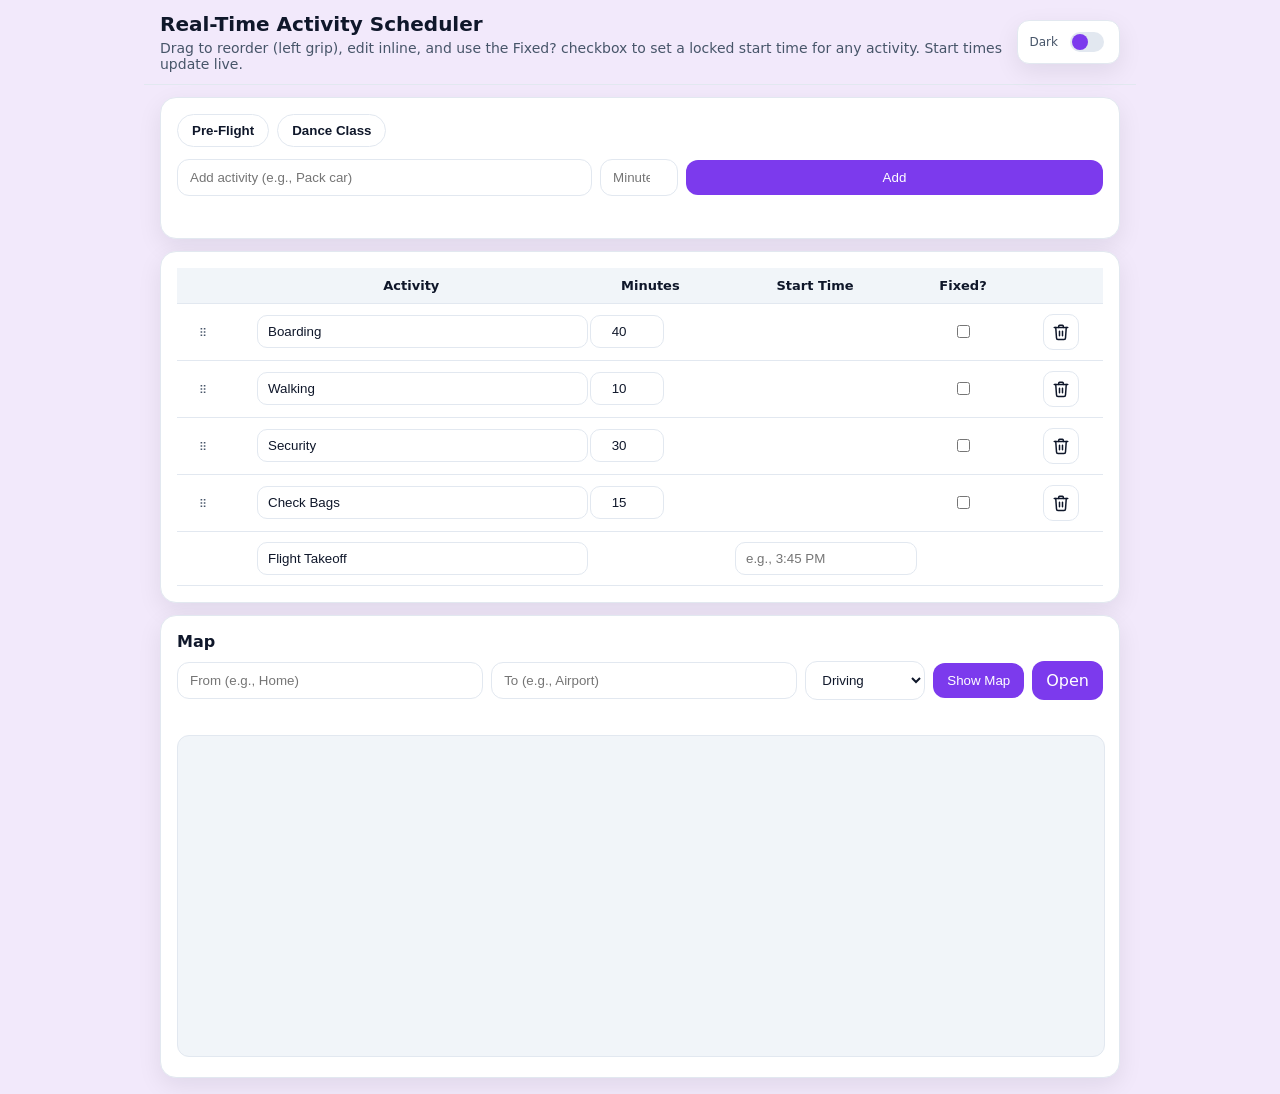
==== index.html @ 3db26d31 "Add files via upload" ====
<!DOCTYPE html>
<html lang="en">
<head>
<meta charset="UTF-8" />
<meta name="viewport" content="width=device-width, initial-scale=1" />
<title>Real-Time Activity Scheduler</title>
<link rel="stylesheet" href="scheduler.css" />
</head>
<body>
<div class="app">
  <div class="header">
    <div>
      <h1>Real-Time Activity Scheduler</h1>
      <div class="sub">Drag to reorder (left grip), edit inline, and use the Fixed? checkbox to set a locked start time for any activity. Start times update live.</div>
    </div>
    <label class="toggle" title="Toggle dark mode">
      <span class="muted">Dark</span>
      <input id="modeToggle" type="checkbox" aria-label="Dark mode toggle" />
    </label>
  </div>

  <div class="card">
    <div class="preset-row">
      <button class="preset-btn" id="presetPreflightBtn" type="button">Pre-Flight</button>
      <button class="preset-btn" id="presetDanceBtn" type="button">Dance Class</button>
    </div>
    <div class="toolbar">
      <input type="text" id="customName" placeholder="Add activity (e.g., Pack car)" class="grow" />
      <input type="number" id="customMinutes" placeholder="Minutes" min="1" />
      <button class="btn grow" id="addBtn">Add</button>
    </div>
    <div id="formError" class="validation" role="alert" aria-live="polite"></div>
  </div>

  <div class="card table-wrap">
    <table>
      <thead>
        <tr>
          <th style="width:44px"></th>
          <th class="col-activity">Activity</th>
          <th class="col-minutes">Minutes</th>
          <th style="width:160px">Start Time</th>
          <th style="width:88px">Fixed?</th>
          <th style="width:60px"></th>
        </tr>
      </thead>
      <tbody id="tbody"></tbody>
    </table>
  </div>

  <div class="card map-card">
    <h2 class="section-title">Map</h2>
    <div class="map-toolbar">
      <input type="text" id="mapFrom" placeholder="From (e.g., Home)" />
      <input type="text" id="mapTo" placeholder="To (e.g., Airport)" />
      <select id="mapMode" aria-label="Travel mode">
        <option value="driving">Driving</option>
        <option value="walking">Walking</option>
        <option value="transit">Transit</option>
      </select>
      <button class="btn" id="mapUpdateBtn" type="button">Show Map</button>
      <a class="btn map-link" id="mapOpenLink" href="#" target="_blank" rel="noopener noreferrer">Open</a>
    </div>
    <div id="mapError" class="validation" role="alert" aria-live="polite"></div>
    <iframe id="mapFrame" class="map-frame" loading="lazy" referrerpolicy="no-referrer-when-downgrade" title="Google map preview"></iframe>
  </div>
</div>
<script src="scheduler.js"></script>
</body>
</html>
---- scheduler.css ----
:root{
  --bg:#f2e9fb;
  --ink:#0f172a;
  --muted:#475569;
  --line:#e2e8f0;
  --brand:#7c3aed;
  --card:#ffffff;
  --thead:#f1f5f9;
  --shadow:0 8px 24px rgba(2,6,23,.08);
  --danger:#b91c1c;
}
body.dark{
  --bg:#3F384C;
  --ink:#e6e6f0;
  --muted:#cbb7e2;
  --line:rgba(255,255,255,.16);
  --brand:#a78bfa;
  --card:#1c1b22;
  --thead:#242332;
  --shadow:0 10px 28px rgba(0,0,0,.35);
  --danger:#fca5a5;
}
html,body{height:100%}
body{margin:0;background:var(--bg);color:var(--ink);font-family:Futura, "Trebuchet MS", system-ui, -apple-system, "Segoe UI", Arial, sans-serif;transition:background .2s ease,color .2s ease}
.app{max-width:960px;margin:0 auto;padding:16px}
.header{position:sticky;top:0;background:var(--bg);padding:12px 16px;margin:-16px -16px 12px;border-bottom:1px solid var(--line);z-index:10;display:flex;gap:12px;align-items:center;justify-content:space-between}
h1{font-size:20px;margin:0}
.sub{color:var(--muted);font-size:14px;margin-top:4px}
.toggle{display:inline-flex;gap:8px;align-items:center;border:1px solid var(--line);background:var(--card);color:var(--ink);border-radius:12px;padding:8px 12px;cursor:pointer;box-shadow:var(--shadow)}
.toggle input{appearance:none;width:34px;height:20px;border-radius:999px;background:var(--line);position:relative;outline:none}
.toggle input::after{content:"";position:absolute;top:2px;left:2px;width:16px;height:16px;border-radius:50%;background:var(--brand);transition:transform .18s ease}
.toggle input:checked::after{transform:translateX(14px)}
.card{background:var(--card);border:1px solid var(--line);border-radius:16px;box-shadow:var(--shadow);padding:16px}
.preset-row{display:flex;gap:8px;flex-wrap:wrap;margin-bottom:12px}
.preset-btn{border:1px solid var(--line);background:transparent;color:var(--ink);border-radius:999px;padding:8px 14px;cursor:pointer;font-weight:600}
.preset-btn:hover{background:rgba(124,58,237,.08)}
.toolbar{display:flex;gap:8px;align-items:center;width:100%}
.grow{flex:1}
.toolbar input[type="text"], .toolbar input[type="number"], .toolbar input[type="time"]{border:1px solid var(--line);border-radius:12px;padding:10px 12px;background:transparent;color:var(--ink)}
.toolbar input[type="number"]{max-width:7ch;text-align:center}
.btn{border:0;background:var(--brand);color:#fff;border-radius:12px;padding:10px 14px;cursor:pointer}
.btn:active{transform:translateY(1px)}
.section-title{margin:0 0 10px;font-size:16px}
.map-card{margin-top:12px}
.map-toolbar{display:flex;gap:8px;align-items:center;flex-wrap:wrap}
.map-toolbar input,.map-toolbar select{border:1px solid var(--line);border-radius:12px;padding:10px 12px;background:transparent;color:var(--ink)}
.map-toolbar input{min-width:200px;flex:1}
.map-toolbar select{min-width:120px}
.map-link{display:inline-flex;align-items:center;text-decoration:none}
.map-frame{width:100%;height:320px;border:1px solid var(--line);border-radius:12px;margin-top:10px;background:var(--thead)}
.table-wrap{overflow-x:auto; overflow-y:visible; border-radius:16px;border:1px solid var(--line);background:var(--card);margin-top:12px}
table{border-collapse:separate;border-spacing:0;width:100%;min-width:680px}
thead th{position:sticky;top:0;background:var(--thead);font-weight:600;font-size:13px;color:var(--ink);border-bottom:1px solid var(--line);}
th,td{padding:10px 12px;border-bottom:1px solid var(--line);}
td input[type="text"], td input[type="number"], td input[type="time"]{width:100%;border:1px solid var(--line);border-radius:10px;padding:8px 10px;background:transparent;color:var(--ink)}
.col-activity{min-width:200px}
.col-minutes input[type="number"]{max-width:7ch;text-align:center}
.start{white-space:nowrap;text-align:center}
.handle{cursor:grab;user-select:none;display:inline-flex;align-items:center;justify-content:center;width:28px;height:28px;border-radius:6px;color:var(--muted)}
.handle svg{width:16px;height:16px;display:block}
tr.dragging{opacity:.6}
.icon-btn{display:inline-flex;align-items:center;justify-content:center;width:36px;height:36px;border-radius:10px;border:1px solid var(--line);background:transparent;color:var(--ink);cursor:pointer}
.icon-btn:hover{background:rgba(124,58,237,.08)}
.trash svg{width:18px;height:18px}
.muted{color:var(--muted);font-size:12px}
.validation{min-height:1.2em;color:var(--danger);font-size:13px;margin-top:10px}
.input-error{border-color:var(--danger) !important;box-shadow:0 0 0 1px color-mix(in srgb, var(--danger) 45%, transparent)}
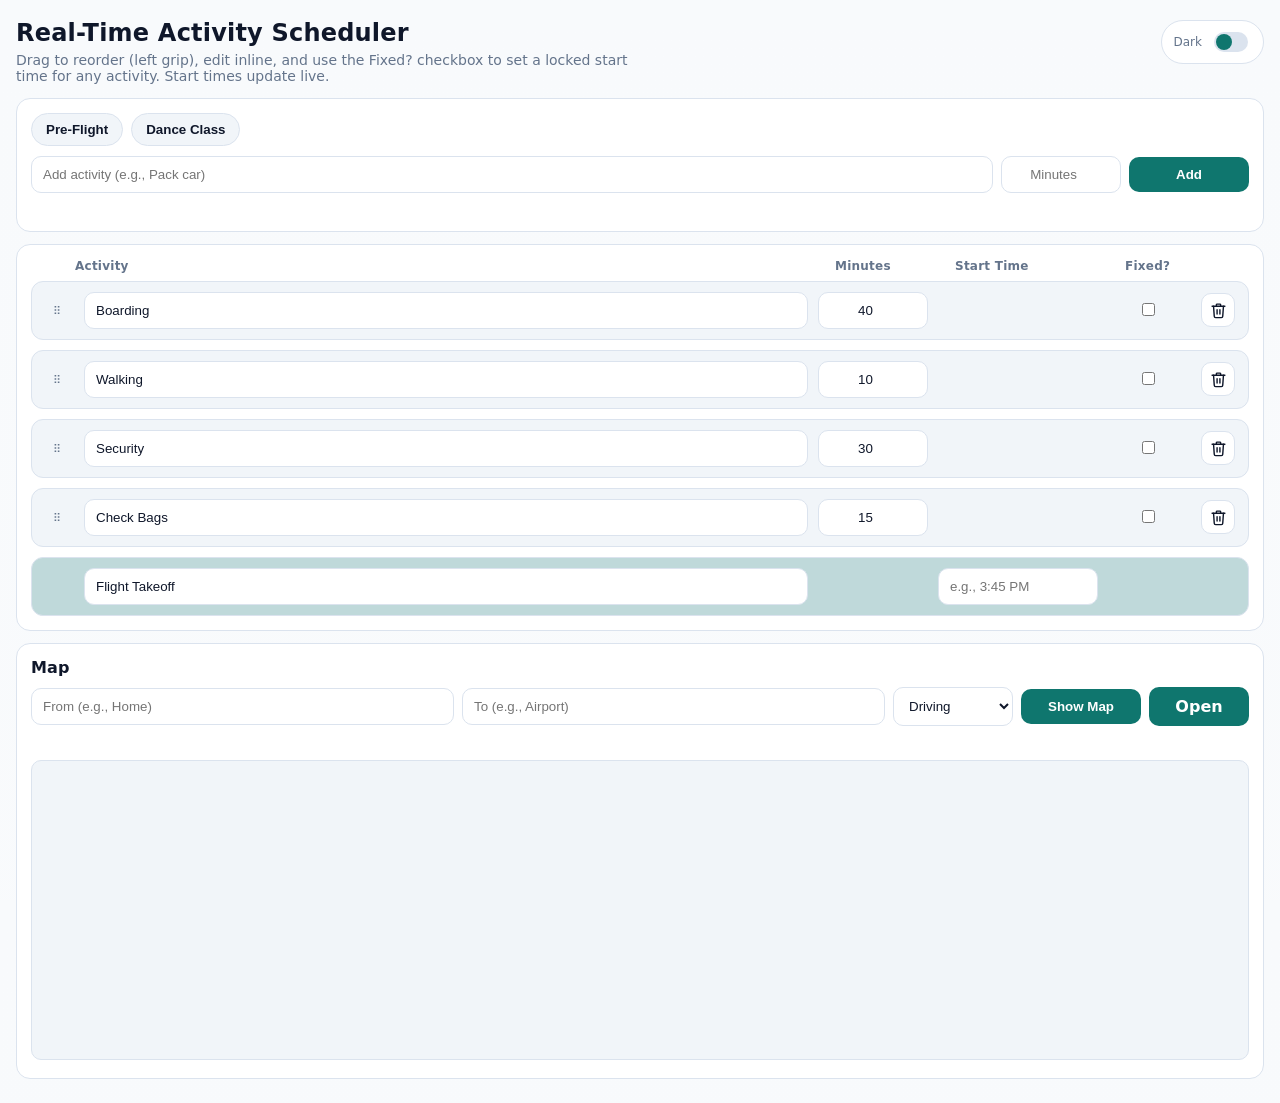
==== commit 897aa8a0: "Add files via upload" ====
--- a/index.html
+++ b/index.html
@@ -19,7 +19,7 @@
     </label>
   </div>
 
-  <div class="card">
+  <div class="card controls-card">
     <div class="preset-row">
       <button class="preset-btn" id="presetPreflightBtn" type="button">Pre-Flight</button>
       <button class="preset-btn" id="presetDanceBtn" type="button">Dance Class</button>
@@ -33,19 +33,13 @@
   </div>
 
   <div class="card table-wrap">
-    <table>
-      <thead>
-        <tr>
-          <th style="width:44px"></th>
-          <th class="col-activity">Activity</th>
-          <th class="col-minutes">Minutes</th>
-          <th style="width:160px">Start Time</th>
-          <th style="width:88px">Fixed?</th>
-          <th style="width:60px"></th>
-        </tr>
-      </thead>
-      <tbody id="tbody"></tbody>
-    </table>
+    <div class="list-head">
+      <span>Activity</span>
+      <span>Minutes</span>
+      <span>Start Time</span>
+      <span>Fixed?</span>
+    </div>
+    <div id="tbody" class="schedule-list"></div>
   </div>
 
   <div class="card map-card">
--- a/scheduler.css
+++ b/scheduler.css
@@ -1,67 +1,168 @@
 :root{
-  --bg:#f2e9fb;
+  --bg:#f8fafc;
+  --surface:#ffffff;
+  --surface-soft:#f1f5f9;
   --ink:#0f172a;
-  --muted:#475569;
-  --line:#e2e8f0;
-  --brand:#7c3aed;
-  --card:#ffffff;
-  --thead:#f1f5f9;
-  --shadow:0 8px 24px rgba(2,6,23,.08);
+  --muted:#64748b;
+  --line:#dbe3ee;
+  --brand:#0f766e;
+  --brand-strong:#115e59;
   --danger:#b91c1c;
+  --radius:14px;
 }
+
 body.dark{
-  --bg:#3F384C;
-  --ink:#e6e6f0;
-  --muted:#cbb7e2;
-  --line:rgba(255,255,255,.16);
-  --brand:#a78bfa;
-  --card:#1c1b22;
-  --thead:#242332;
-  --shadow:0 10px 28px rgba(0,0,0,.35);
+  --bg:#111827;
+  --surface:#182236;
+  --surface-soft:#202b41;
+  --ink:#e5e7eb;
+  --muted:#9ca3af;
+  --line:#2f3a51;
+  --brand:#14b8a6;
+  --brand-strong:#0d9488;
   --danger:#fca5a5;
 }
+
+*{box-sizing:border-box}
 html,body{height:100%}
-body{margin:0;background:var(--bg);color:var(--ink);font-family:Futura, "Trebuchet MS", system-ui, -apple-system, "Segoe UI", Arial, sans-serif;transition:background .2s ease,color .2s ease}
-.app{max-width:960px;margin:0 auto;padding:16px}
-.header{position:sticky;top:0;background:var(--bg);padding:12px 16px;margin:-16px -16px 12px;border-bottom:1px solid var(--line);z-index:10;display:flex;gap:12px;align-items:center;justify-content:space-between}
-h1{font-size:20px;margin:0}
-.sub{color:var(--muted);font-size:14px;margin-top:4px}
-.toggle{display:inline-flex;gap:8px;align-items:center;border:1px solid var(--line);background:var(--card);color:var(--ink);border-radius:12px;padding:8px 12px;cursor:pointer;box-shadow:var(--shadow)}
+body{
+  margin:0;
+  background:linear-gradient(180deg,var(--bg),color-mix(in srgb,var(--bg) 90%, #ffffff 10%));
+  color:var(--ink);
+  font-family:"Avenir Next","Segoe UI",system-ui,-apple-system,sans-serif;
+}
+
+.app{max-width:none;margin:0;padding:20px 16px 24px}
+.header{display:flex;align-items:flex-start;justify-content:space-between;gap:14px;margin-bottom:14px}
+h1{font-size:24px;line-height:1.1;margin:0;letter-spacing:.2px}
+.sub{color:var(--muted);font-size:14px;max-width:72ch;margin-top:6px}
+
+.toggle{display:inline-flex;gap:8px;align-items:center;border:1px solid var(--line);background:var(--surface);color:var(--ink);border-radius:999px;padding:8px 12px;cursor:pointer}
 .toggle input{appearance:none;width:34px;height:20px;border-radius:999px;background:var(--line);position:relative;outline:none}
 .toggle input::after{content:"";position:absolute;top:2px;left:2px;width:16px;height:16px;border-radius:50%;background:var(--brand);transition:transform .18s ease}
 .toggle input:checked::after{transform:translateX(14px)}
-.card{background:var(--card);border:1px solid var(--line);border-radius:16px;box-shadow:var(--shadow);padding:16px}
-.preset-row{display:flex;gap:8px;flex-wrap:wrap;margin-bottom:12px}
-.preset-btn{border:1px solid var(--line);background:transparent;color:var(--ink);border-radius:999px;padding:8px 14px;cursor:pointer;font-weight:600}
-.preset-btn:hover{background:rgba(124,58,237,.08)}
-.toolbar{display:flex;gap:8px;align-items:center;width:100%}
-.grow{flex:1}
-.toolbar input[type="text"], .toolbar input[type="number"], .toolbar input[type="time"]{border:1px solid var(--line);border-radius:12px;padding:10px 12px;background:transparent;color:var(--ink)}
-.toolbar input[type="number"]{max-width:7ch;text-align:center}
-.btn{border:0;background:var(--brand);color:#fff;border-radius:12px;padding:10px 14px;cursor:pointer}
-.btn:active{transform:translateY(1px)}
-.section-title{margin:0 0 10px;font-size:16px}
+
+.card{background:var(--surface);border:1px solid var(--line);border-radius:var(--radius);padding:14px}
+.controls-card{margin-bottom:12px}
+.preset-row{display:flex;gap:8px;flex-wrap:wrap;margin-bottom:10px}
+.preset-btn{border:1px solid var(--line);background:var(--surface-soft);color:var(--ink);border-radius:999px;padding:8px 14px;cursor:pointer;font-weight:600}
+.preset-btn:hover{background:color-mix(in srgb,var(--surface-soft) 75%, var(--brand) 25%)}
+
+.toolbar{display:grid;grid-template-columns:minmax(0,1fr) 120px 120px;gap:8px;align-items:center;width:100%}
+.toolbar input[type="text"],
+.toolbar input[type="number"],
+.toolbar input[type="time"],
+.map-toolbar input,
+.map-toolbar select,
+.activity-card input[type="text"],
+.activity-card input[type="number"],
+.activity-card input[type="time"]{
+  width:100%;
+  max-width:100%;
+  min-width:0;
+  border:1px solid var(--line);
+  border-radius:10px;
+  padding:10px 11px;
+  background:var(--surface);
+  color:var(--ink);
+}
+.toolbar input[type="number"], .activity-card .col-minutes input[type="number"]{text-align:center}
+
+.btn{border:0;background:var(--brand);color:#fff;border-radius:10px;padding:10px 14px;cursor:pointer;font-weight:700}
+.btn:hover{background:var(--brand-strong)}
+.map-link{display:inline-flex;align-items:center;justify-content:center;text-decoration:none}
+
+.table-wrap{margin-top:10px}
+.list-head{
+  display:grid;
+  grid-template-columns:minmax(280px,1fr) 110px 160px 80px;
+  gap:10px;
+  padding:0 44px 8px 44px;
+  color:var(--muted);
+  font-size:12px;
+  font-weight:700;
+  letter-spacing:.02em;
+}
+.schedule-list{display:flex;flex-direction:column;gap:10px}
+.activity-card{
+  display:grid;
+  grid-template-columns:32px minmax(280px,1fr) 110px 160px 80px 40px;
+  gap:10px;
+  align-items:center;
+  background:var(--surface-soft);
+  border:1px solid var(--line);
+  border-radius:12px;
+  padding:10px;
+}
+.activity-card.end-row{
+  background:color-mix(in srgb,var(--surface-soft) 78%, var(--brand) 22%);
+}
+.start{white-space:nowrap;text-align:center;color:var(--muted);font-weight:600}
+
+.handle{cursor:grab;user-select:none;display:inline-flex;align-items:center;justify-content:center;width:30px;height:30px;border-radius:8px;color:var(--muted)}
+.handle svg{width:16px;height:16px;display:block}
+ .activity-card.dragging{opacity:.55}
+.icon-btn{display:inline-flex;align-items:center;justify-content:center;width:34px;height:34px;border-radius:10px;border:1px solid var(--line);background:var(--surface);color:var(--ink);cursor:pointer}
+.icon-btn:hover{background:var(--surface-soft)}
+.trash svg{width:17px;height:17px}
+
+.section-title{margin:0 0 10px;font-size:16px;letter-spacing:.2px}
 .map-card{margin-top:12px}
-.map-toolbar{display:flex;gap:8px;align-items:center;flex-wrap:wrap}
-.map-toolbar input,.map-toolbar select{border:1px solid var(--line);border-radius:12px;padding:10px 12px;background:transparent;color:var(--ink)}
-.map-toolbar input{min-width:200px;flex:1}
-.map-toolbar select{min-width:120px}
-.map-link{display:inline-flex;align-items:center;text-decoration:none}
-.map-frame{width:100%;height:320px;border:1px solid var(--line);border-radius:12px;margin-top:10px;background:var(--thead)}
-.table-wrap{overflow-x:auto; overflow-y:visible; border-radius:16px;border:1px solid var(--line);background:var(--card);margin-top:12px}
-table{border-collapse:separate;border-spacing:0;width:100%;min-width:680px}
-thead th{position:sticky;top:0;background:var(--thead);font-weight:600;font-size:13px;color:var(--ink);border-bottom:1px solid var(--line);}
-th,td{padding:10px 12px;border-bottom:1px solid var(--line);}
-td input[type="text"], td input[type="number"], td input[type="time"]{width:100%;border:1px solid var(--line);border-radius:10px;padding:8px 10px;background:transparent;color:var(--ink)}
-.col-activity{min-width:200px}
-.col-minutes input[type="number"]{max-width:7ch;text-align:center}
-.start{white-space:nowrap;text-align:center}
-.handle{cursor:grab;user-select:none;display:inline-flex;align-items:center;justify-content:center;width:28px;height:28px;border-radius:6px;color:var(--muted)}
-.handle svg{width:16px;height:16px;display:block}
-tr.dragging{opacity:.6}
-.icon-btn{display:inline-flex;align-items:center;justify-content:center;width:36px;height:36px;border-radius:10px;border:1px solid var(--line);background:transparent;color:var(--ink);cursor:pointer}
-.icon-btn:hover{background:rgba(124,58,237,.08)}
-.trash svg{width:18px;height:18px}
+.map-toolbar{display:grid;grid-template-columns:minmax(0,1fr) minmax(0,1fr) 120px 120px 100px;gap:8px;align-items:center}
+.map-frame{width:100%;height:300px;border:1px solid var(--line);border-radius:10px;margin-top:10px;background:var(--surface-soft)}
+
 .muted{color:var(--muted);font-size:12px}
-.validation{min-height:1.2em;color:var(--danger);font-size:13px;margin-top:10px}
-.input-error{border-color:var(--danger) !important;box-shadow:0 0 0 1px color-mix(in srgb, var(--danger) 45%, transparent)}
+.validation{min-height:1.2em;color:var(--danger);font-size:13px;margin-top:8px}
+.input-error{border-color:var(--danger)!important;box-shadow:0 0 0 1px color-mix(in srgb,var(--danger) 42%, transparent)}
+
+@media (max-width: 860px){
+  .app{padding:14px 12px 18px}
+  .header{display:block}
+  .toggle{margin-top:10px}
+  .toolbar{grid-template-columns:minmax(0,1fr) 104px 104px}
+  .map-toolbar{grid-template-columns:minmax(0,1fr) minmax(0,1fr) 120px}
+  #mapUpdateBtn,#mapOpenLink{width:100%}
+  .list-head{display:none}
+  .activity-card{
+    grid-template-columns:32px minmax(0,1fr) 94px 130px 72px 36px;
+    gap:8px;
+  }
+}
+
+@media (max-width: 700px){
+  .app{padding:12px 10px 16px}
+  h1{font-size:21px}
+  .sub{font-size:13px}
+
+  .card{padding:10px;border-radius:12px}
+  .preset-row{display:grid;grid-template-columns:1fr 1fr;gap:8px}
+  .preset-btn,.btn,.map-link{min-height:44px}
+
+  .toolbar{grid-template-columns:minmax(0,1fr) 96px}
+  #customName{grid-column:1 / -1}
+  #addBtn{grid-column:1 / -1}
+
+  .table-wrap{border:0;padding:0;background:transparent}
+  .activity-card{
+    grid-template-columns:32px 1fr 1fr;
+    grid-template-areas:
+      \"handle fixed delete\"
+      \"activity activity activity\"
+      \"minutes start start\";
+    gap:8px;
+  }
+  .activity-card > :nth-child(1){grid-area:handle}
+  .activity-card > :nth-child(2){grid-area:activity}
+  .activity-card > :nth-child(3){grid-area:minutes}
+  .activity-card > :nth-child(4){grid-area:start}
+  .activity-card > :nth-child(5){grid-area:fixed;justify-self:end}
+  .activity-card > :nth-child(6){grid-area:delete;justify-self:end}
+  .start{text-align:left}
+
+  .map-toolbar{grid-template-columns:1fr 1fr;gap:8px}
+  #mapFrom,#mapTo{grid-column:1 / -1}
+  #mapMode{grid-column:1 / span 1}
+  #mapUpdateBtn{grid-column:2 / span 1}
+  #mapOpenLink{grid-column:1 / -1}
+  .map-frame{height:220px}
+}
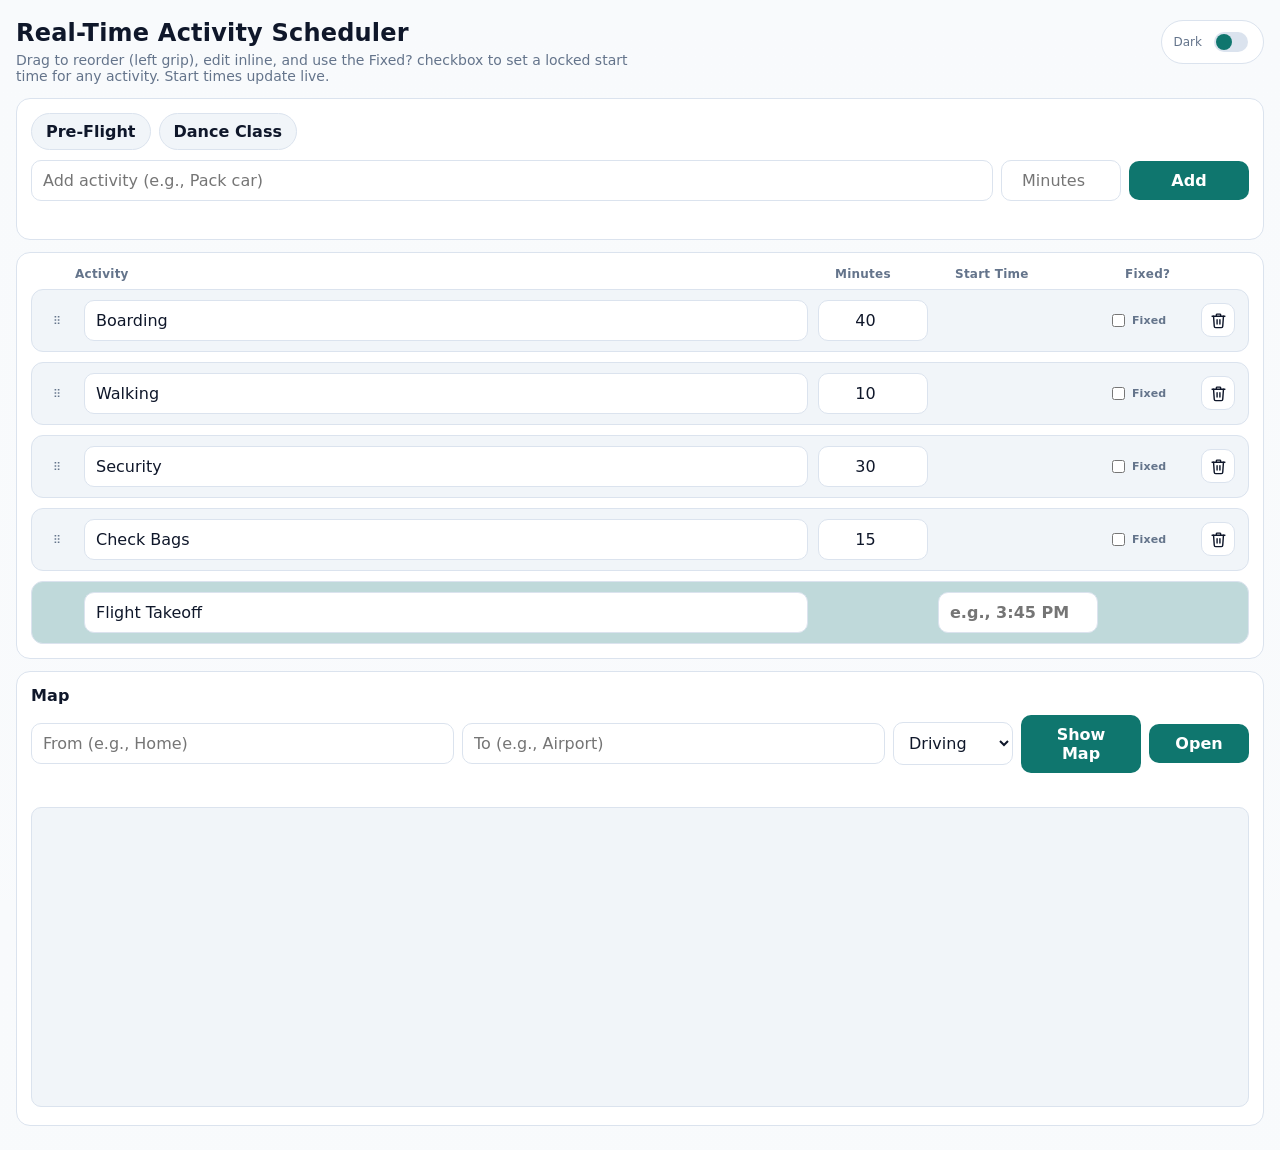
==== commit 7e068b06: "Add files via upload" ====
--- a/index.html
+++ b/index.html
@@ -4,6 +4,8 @@
 <meta charset="UTF-8" />
 <meta name="viewport" content="width=device-width, initial-scale=1" />
 <title>Real-Time Activity Scheduler</title>
+<link rel="icon" type="image/png" sizes="32x32" href="favicon.png" />
+<link rel="apple-touch-icon" href="apple-touch-icon.png" />
 <link rel="stylesheet" href="scheduler.css" />
 </head>
 <body>
--- a/scheduler.css
+++ b/scheduler.css
@@ -31,6 +31,7 @@
   color:var(--ink);
   font-family:"Avenir Next","Segoe UI",system-ui,-apple-system,sans-serif;
 }
+input,select,button,textarea{font:inherit}
 
 .app{max-width:none;margin:0;padding:20px 16px 24px}
 .header{display:flex;align-items:flex-start;justify-content:space-between;gap:14px;margin-bottom:14px}
@@ -87,6 +88,7 @@
 .activity-card{
   display:grid;
   grid-template-columns:32px minmax(280px,1fr) 110px 160px 80px 40px;
+  grid-template-areas:"handle activity minutes start fixed delete";
   gap:10px;
   align-items:center;
   background:var(--surface-soft);
@@ -94,14 +96,22 @@
   border-radius:12px;
   padding:10px;
 }
+.activity-card > div{min-width:0}
+.card-handle{grid-area:handle}
+.card-activity{grid-area:activity}
+.card-minutes{grid-area:minutes}
+.card-start{grid-area:start}
+.card-fixed{grid-area:fixed;display:flex;align-items:center;justify-content:flex-start}
+.card-delete{grid-area:delete;display:flex;justify-content:center}
+.fixed-toggle{display:inline-flex;align-items:center;gap:4px;font-size:11px;color:var(--muted);font-weight:700;letter-spacing:.01em}
 .activity-card.end-row{
   background:color-mix(in srgb,var(--surface-soft) 78%, var(--brand) 22%);
 }
 .start{white-space:nowrap;text-align:center;color:var(--muted);font-weight:600}
 
-.handle{cursor:grab;user-select:none;display:inline-flex;align-items:center;justify-content:center;width:30px;height:30px;border-radius:8px;color:var(--muted)}
+.handle{cursor:grab;user-select:none;touch-action:none;display:inline-flex;align-items:center;justify-content:center;width:30px;height:30px;border-radius:8px;color:var(--muted)}
 .handle svg{width:16px;height:16px;display:block}
- .activity-card.dragging{opacity:.55}
+.activity-card.dragging{opacity:.55}
 .icon-btn{display:inline-flex;align-items:center;justify-content:center;width:34px;height:34px;border-radius:10px;border:1px solid var(--line);background:var(--surface);color:var(--ink);cursor:pointer}
 .icon-btn:hover{background:var(--surface-soft)}
 .trash svg{width:17px;height:17px}
@@ -125,18 +135,29 @@
   .list-head{display:none}
   .activity-card{
     grid-template-columns:32px minmax(0,1fr) 94px 130px 72px 36px;
+    grid-template-areas:"handle activity minutes start fixed delete";
     gap:8px;
   }
 }
 
 @media (max-width: 700px){
-  .app{padding:12px 10px 16px}
+  .app{padding:8px 6px 12px}
   h1{font-size:21px}
   .sub{font-size:13px}
 
-  .card{padding:10px;border-radius:12px}
+  .card{padding:6px;border-radius:10px}
   .preset-row{display:grid;grid-template-columns:1fr 1fr;gap:8px}
   .preset-btn,.btn,.map-link{min-height:44px}
+  .toolbar input[type="text"],
+  .toolbar input[type="number"],
+  .activity-card input[type="text"],
+  .activity-card input[type="number"],
+  .map-toolbar input,
+  .map-toolbar select,
+  .btn,
+  .preset-btn{
+    font-size:16px;
+  }
 
   .toolbar{grid-template-columns:minmax(0,1fr) 96px}
   #customName{grid-column:1 / -1}
@@ -144,20 +165,35 @@
 
   .table-wrap{border:0;padding:0;background:transparent}
   .activity-card{
-    grid-template-columns:32px 1fr 1fr;
+    grid-template-columns:28px minmax(104px,1fr) auto minmax(84px,26%);
     grid-template-areas:
-      \"handle fixed delete\"
-      \"activity activity activity\"
-      \"minutes start start\";
-    gap:8px;
-  }
-  .activity-card > :nth-child(1){grid-area:handle}
-  .activity-card > :nth-child(2){grid-area:activity}
-  .activity-card > :nth-child(3){grid-area:minutes}
-  .activity-card > :nth-child(4){grid-area:start}
-  .activity-card > :nth-child(5){grid-area:fixed;justify-self:end}
-  .activity-card > :nth-child(6){grid-area:delete;justify-self:end}
-  .start{text-align:left}
+      "handle start fixed delete"
+      "activity activity activity minutes";
+    gap:6px 8px;
+    padding:8px;
+  }
+  .card-handle,.card-fixed,.card-delete{align-self:start}
+  .card-delete{justify-content:flex-end}
+  .card-start{
+    justify-self:start;
+    align-self:start;
+    width:100%;
+    text-align:left;
+  }
+  .card-minutes input[type="number"]{text-align:left}
+  .card-activity::before,.card-minutes::before,.card-start::before{
+    display:block;
+    font-size:10px;
+    font-weight:700;
+    letter-spacing:.02em;
+    color:var(--muted);
+    margin:0 0 2px;
+    text-transform:uppercase;
+    opacity:.9;
+  }
+  .card-activity::before{content:"Activity"}
+  .card-minutes::before{content:"Minutes"}
+  .card-start::before{content:"Start Time"}
 
   .map-toolbar{grid-template-columns:1fr 1fr;gap:8px}
   #mapFrom,#mapTo{grid-column:1 / -1}
